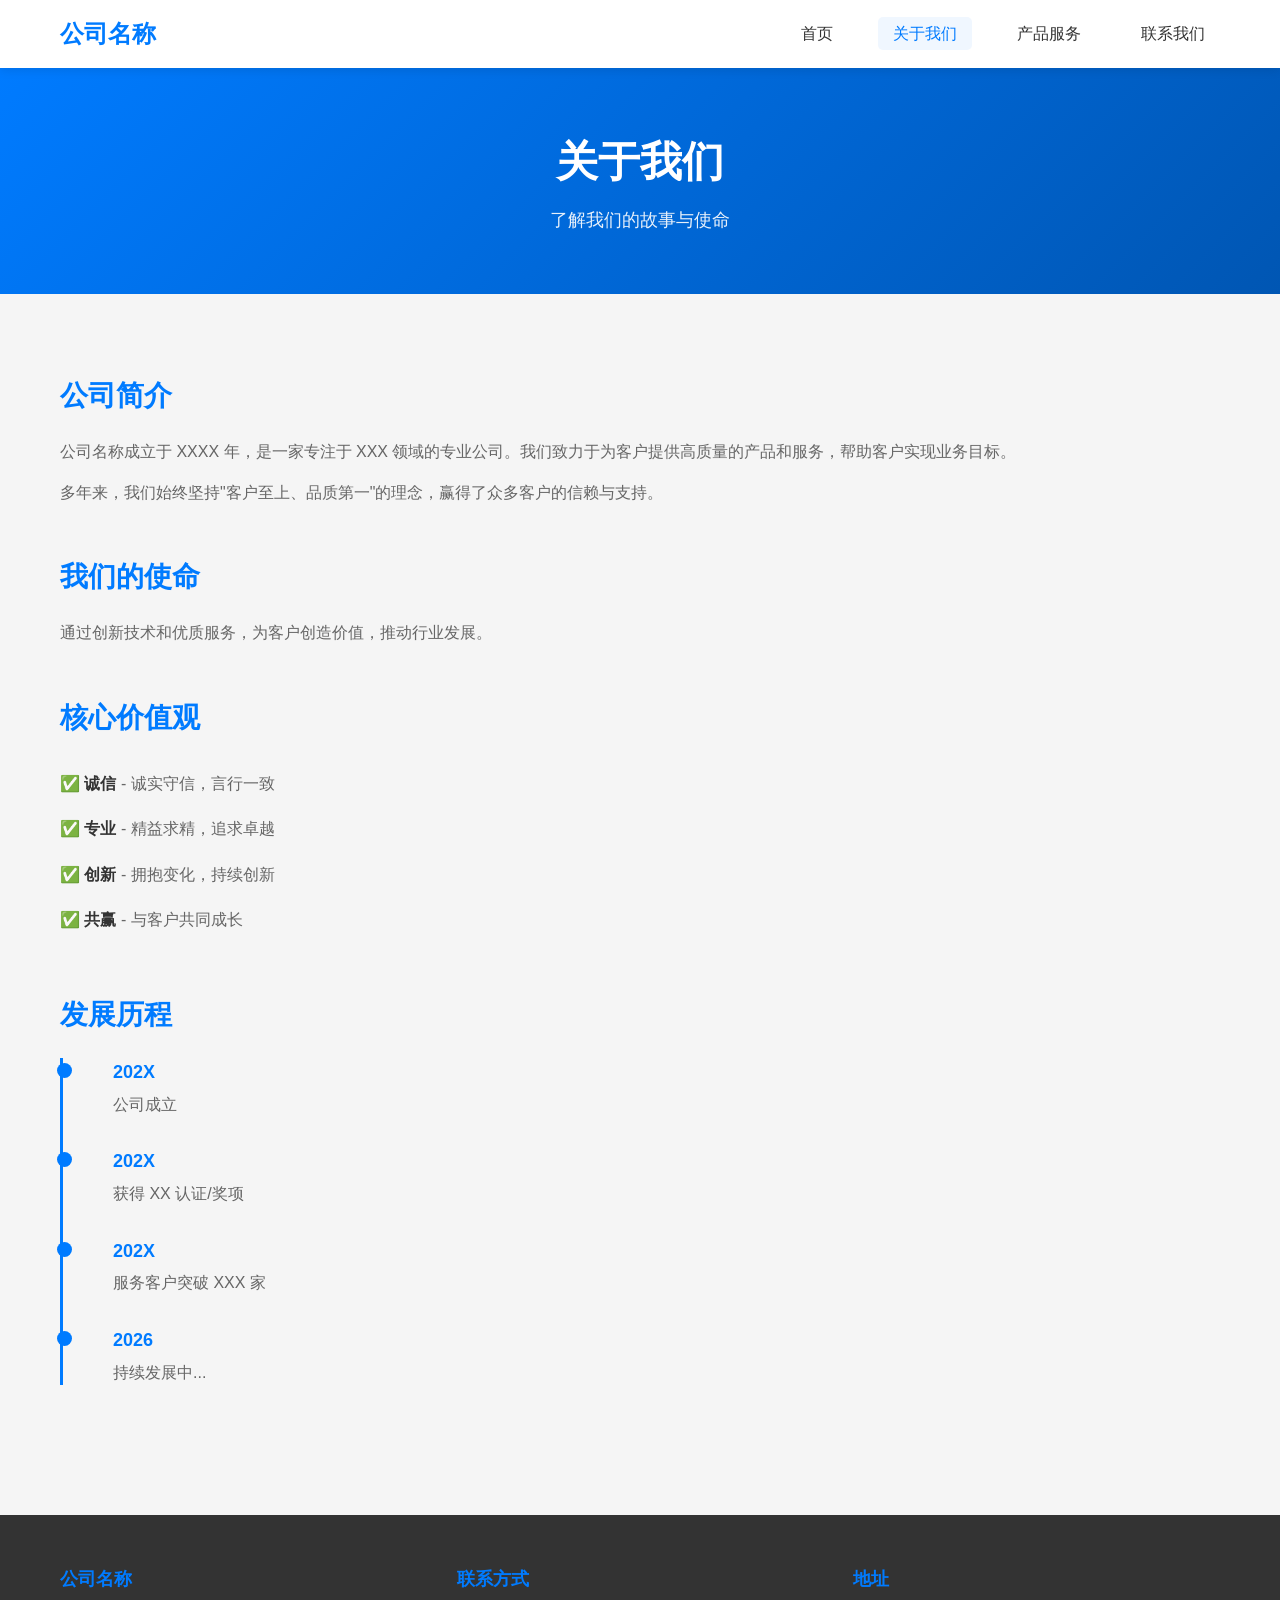
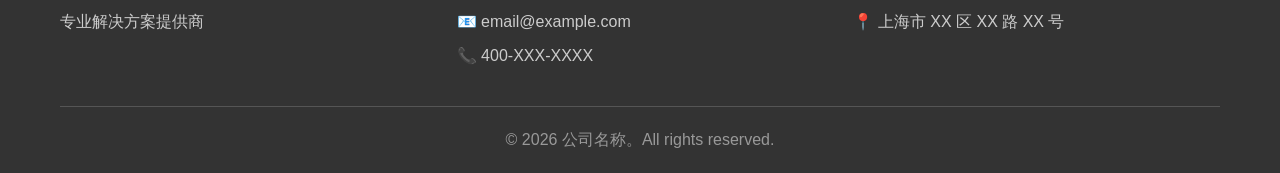
==== about.html @ c0343d7d "Initial commit: Company website" ====
<!DOCTYPE html>
<html lang="zh-CN">
<head>
    <meta charset="UTF-8">
    <meta name="viewport" content="width=device-width, initial-scale=1.0">
    <title>关于我们 - 公司名称</title>
    <link rel="stylesheet" href="css/style.css">
</head>
<body>
    <!-- 导航栏 -->
    <nav class="navbar">
        <div class="container">
            <div class="logo">公司名称</div>
            <ul class="nav-links">
                <li><a href="index.html">首页</a></li>
                <li><a href="about.html" class="active">关于我们</a></li>
                <li><a href="products.html">产品服务</a></li>
                <li><a href="contact.html">联系我们</a></li>
            </ul>
            <div class="menu-toggle">☰</div>
        </div>
    </nav>

    <!-- 页面标题 -->
    <section class="page-header">
        <div class="container">
            <h1>关于我们</h1>
            <p>了解我们的故事与使命</p>
        </div>
    </section>

    <!-- 公司介绍 -->
    <section class="about-content">
        <div class="container">
            <div class="about-section">
                <h2>公司简介</h2>
                <p>公司名称成立于 XXXX 年，是一家专注于 XXX 领域的专业公司。我们致力于为客户提供高质量的产品和服务，帮助客户实现业务目标。</p>
                <p>多年来，我们始终坚持"客户至上、品质第一"的理念，赢得了众多客户的信赖与支持。</p>
            </div>

            <div class="about-section">
                <h2>我们的使命</h2>
                <p>通过创新技术和优质服务，为客户创造价值，推动行业发展。</p>
            </div>

            <div class="about-section">
                <h2>核心价值观</h2>
                <ul class="values-list">
                    <li>✅ <strong>诚信</strong> - 诚实守信，言行一致</li>
                    <li>✅ <strong>专业</strong> - 精益求精，追求卓越</li>
                    <li>✅ <strong>创新</strong> - 拥抱变化，持续创新</li>
                    <li>✅ <strong>共赢</strong> - 与客户共同成长</li>
                </ul>
            </div>

            <div class="about-section">
                <h2>发展历程</h2>
                <div class="timeline">
                    <div class="timeline-item">
                        <div class="timeline-year">202X</div>
                        <div class="timeline-content">公司成立</div>
                    </div>
                    <div class="timeline-item">
                        <div class="timeline-year">202X</div>
                        <div class="timeline-content">获得 XX 认证/奖项</div>
                    </div>
                    <div class="timeline-item">
                        <div class="timeline-year">202X</div>
                        <div class="timeline-content">服务客户突破 XXX 家</div>
                    </div>
                    <div class="timeline-item">
                        <div class="timeline-year">2026</div>
                        <div class="timeline-content">持续发展中...</div>
                    </div>
                </div>
            </div>
        </div>
    </section>

    <!-- 页脚 -->
    <footer class="footer">
        <div class="container">
            <div class="footer-content">
                <div class="footer-section">
                    <h4>公司名称</h4>
                    <p>专业解决方案提供商</p>
                </div>
                <div class="footer-section">
                    <h4>联系方式</h4>
                    <p>📧 email@example.com</p>
                    <p>📞 400-XXX-XXXX</p>
                </div>
                <div class="footer-section">
                    <h4>地址</h4>
                    <p>📍 上海市 XX 区 XX 路 XX 号</p>
                </div>
            </div>
            <div class="footer-bottom">
                <p>&copy; 2026 公司名称。All rights reserved.</p>
            </div>
        </div>
    </footer>

    <script src="js/main.js"></script>
</body>
</html>
---- css/style.css ----
/* 基础样式重置 */
* {
    margin: 0;
    padding: 0;
    box-sizing: border-box;
}

body {
    font-family: -apple-system, BlinkMacSystemFont, "Segoe UI", "Microsoft YaHei", "微软雅黑", Arial, sans-serif;
    line-height: 1.6;
    color: #333;
    background-color: #f5f5f5;
}

.container {
    max-width: 1200px;
    margin: 0 auto;
    padding: 0 20px;
}

a {
    text-decoration: none;
    color: inherit;
}

ul {
    list-style: none;
}

/* 按钮样式 */
.btn {
    display: inline-block;
    padding: 12px 30px;
    border-radius: 5px;
    font-weight: 600;
    transition: all 0.3s ease;
    cursor: pointer;
    border: none;
    font-size: 16px;
}

.btn-primary {
    background-color: #007bff;
    color: white;
}

.btn-primary:hover {
    background-color: #0056b3;
    transform: translateY(-2px);
}

.btn-secondary {
    background-color: transparent;
    color: #007bff;
    border: 2px solid #007bff;
}

.btn-secondary:hover {
    background-color: #007bff;
    color: white;
}

.btn-block {
    display: block;
    width: 100%;
}

/* 导航栏 */
.navbar {
    background-color: white;
    box-shadow: 0 2px 10px rgba(0,0,0,0.1);
    position: sticky;
    top: 0;
    z-index: 1000;
}

.navbar .container {
    display: flex;
    justify-content: space-between;
    align-items: center;
    padding: 15px 20px;
}

.logo {
    font-size: 24px;
    font-weight: bold;
    color: #007bff;
}

.nav-links {
    display: flex;
    gap: 30px;
}

.nav-links a {
    color: #333;
    font-weight: 500;
    padding: 8px 15px;
    border-radius: 5px;
    transition: all 0.3s ease;
}

.nav-links a:hover,
.nav-links a.active {
    color: #007bff;
    background-color: #f0f7ff;
}

.menu-toggle {
    display: none;
    font-size: 24px;
    cursor: pointer;
}

/* 主横幅 */
.hero {
    background: linear-gradient(135deg, #007bff 0%, #0056b3 100%);
    color: white;
    padding: 100px 0;
    text-align: center;
}

.hero h1 {
    font-size: 48px;
    margin-bottom: 20px;
}

.hero p {
    font-size: 20px;
    margin-bottom: 30px;
    opacity: 0.9;
}

/* 核心优势 */
.features {
    padding: 80px 0;
    background-color: white;
}

.features h2 {
    text-align: center;
    font-size: 36px;
    margin-bottom: 50px;
    color: #333;
}

.feature-grid {
    display: grid;
    grid-template-columns: repeat(auto-fit, minmax(250px, 1fr));
    gap: 30px;
}

.feature-card {
    text-align: center;
    padding: 30px;
    border-radius: 10px;
    background-color: #f9f9f9;
    transition: transform 0.3s ease;
}

.feature-card:hover {
    transform: translateY(-5px);
    box-shadow: 0 10px 30px rgba(0,0,0,0.1);
}

.feature-icon {
    font-size: 48px;
    margin-bottom: 20px;
}

.feature-card h3 {
    font-size: 20px;
    margin-bottom: 15px;
    color: #333;
}

.feature-card p {
    color: #666;
}

/* 产品预览 */
.products-preview {
    padding: 80px 0;
}

.products-preview h2 {
    text-align: center;
    font-size: 36px;
    margin-bottom: 50px;
    color: #333;
}

.product-grid {
    display: grid;
    grid-template-columns: repeat(auto-fit, minmax(300px, 1fr));
    gap: 30px;
}

.product-card {
    background-color: white;
    border-radius: 10px;
    padding: 30px;
    text-align: center;
    box-shadow: 0 5px 15px rgba(0,0,0,0.08);
    transition: transform 0.3s ease;
}

.product-card:hover {
    transform: translateY(-5px);
}

.product-image {
    font-size: 64px;
    margin-bottom: 20px;
}

.product-card h3 {
    font-size: 22px;
    margin-bottom: 15px;
    color: #333;
}

.product-card p {
    color: #666;
    margin-bottom: 20px;
}

/* 页面标题 */
.page-header {
    background: linear-gradient(135deg, #007bff 0%, #0056b3 100%);
    color: white;
    padding: 60px 0;
    text-align: center;
}

.page-header h1 {
    font-size: 42px;
    margin-bottom: 10px;
}

.page-header p {
    font-size: 18px;
    opacity: 0.9;
}

/* 关于我们 */
.about-content {
    padding: 80px 0;
}

.about-section {
    margin-bottom: 50px;
}

.about-section h2 {
    font-size: 28px;
    margin-bottom: 20px;
    color: #007bff;
}

.about-section p {
    color: #666;
    margin-bottom: 15px;
}

.values-list {
    margin-top: 20px;
}

.values-list li {
    padding: 10px 0;
    color: #666;
}

.values-list strong {
    color: #333;
}

/* 时间线 */
.timeline {
    position: relative;
    padding-left: 30px;
    border-left: 3px solid #007bff;
}

.timeline-item {
    position: relative;
    margin-bottom: 30px;
    padding-left: 20px;
}

.timeline-item::before {
    content: '';
    position: absolute;
    left: -36px;
    top: 5px;
    width: 15px;
    height: 15px;
    background-color: #007bff;
    border-radius: 50%;
}

.timeline-year {
    font-weight: bold;
    color: #007bff;
    font-size: 18px;
}

.timeline-content {
    color: #666;
    margin-top: 5px;
}

/* 产品页面 */
.products-content {
    padding: 80px 0;
}

.product-detail {
    background-color: white;
    border-radius: 10px;
    padding: 40px;
    margin-bottom: 40px;
    box-shadow: 0 5px 15px rgba(0,0,0,0.08);
}

.product-detail-header {
    display: flex;
    align-items: center;
    gap: 20px;
    margin-bottom: 30px;
    padding-bottom: 20px;
    border-bottom: 2px solid #f0f0f0;
}

.product-icon {
    font-size: 48px;
}

.product-detail-header h2 {
    font-size: 28px;
    color: #333;
}

.product-detail-body {
    display: grid;
    grid-template-columns: 1fr auto;
    gap: 40px;
    align-items: start;
}

.product-description h3 {
    font-size: 20px;
    margin-bottom: 15px;
    color: #333;
}

.product-description p {
    color: #666;
    margin-bottom: 20px;
}

.feature-list {
    margin-top: 20px;
}

.feature-list li {
    padding: 8px 0;
    color: #666;
}

.product-cta {
    text-align: center;
}

/* 服务部分 */
.services-section {
    margin-top: 60px;
}

.services-section h2 {
    text-align: center;
    font-size: 32px;
    margin-bottom: 40px;
    color: #333;
}

.service-grid {
    display: grid;
    grid-template-columns: repeat(auto-fit, minmax(250px, 1fr));
    gap: 30px;
}

.service-card {
    background-color: white;
    padding: 30px;
    border-radius: 10px;
    text-align: center;
    box-shadow: 0 5px 15px rgba(0,0,0,0.08);
}

.service-card h3 {
    font-size: 20px;
    margin-bottom: 15px;
    color: #333;
}

.service-card p {
    color: #666;
}

/* 联系页面 */
.contact-content {
    padding: 80px 0;
}

.contact-grid {
    display: grid;
    grid-template-columns: 1fr 1fr;
    gap: 50px;
}

.contact-info h2,
.contact-form-wrapper h2 {
    font-size: 28px;
    margin-bottom: 30px;
    color: #333;
}

.info-item {
    display: flex;
    align-items: flex-start;
    gap: 15px;
    margin-bottom: 25px;
}

.info-icon {
    font-size: 24px;
}

.info-item h4 {
    font-size: 16px;
    margin-bottom: 5px;
    color: #333;
}

.info-item p {
    color: #666;
}

/* 联系表单 */
.contact-form-wrapper {
    background-color: white;
    padding: 40px;
    border-radius: 10px;
    box-shadow: 0 5px 15px rgba(0,0,0,0.08);
}

.form-group {
    margin-bottom: 20px;
}

.form-group label {
    display: block;
    margin-bottom: 8px;
    font-weight: 600;
    color: #333;
}

.form-group input,
.form-group textarea {
    width: 100%;
    padding: 12px 15px;
    border: 2px solid #e0e0e0;
    border-radius: 5px;
    font-size: 16px;
    font-family: inherit;
    transition: border-color 0.3s ease;
}

.form-group input:focus,
.form-group textarea:focus {
    outline: none;
    border-color: #007bff;
}

.form-group textarea {
    resize: vertical;
    min-height: 120px;
}

.form-note {
    margin-top: 15px;
    font-size: 14px;
    color: #666;
    text-align: center;
}

/* 页脚 */
.footer {
    background-color: #333;
    color: white;
    padding: 50px 0 20px;
}

.footer-content {
    display: grid;
    grid-template-columns: repeat(auto-fit, minmax(250px, 1fr));
    gap: 30px;
    margin-bottom: 30px;
}

.footer-section h4 {
    font-size: 18px;
    margin-bottom: 15px;
    color: #007bff;
}

.footer-section p {
    color: #ccc;
    margin-bottom: 8px;
}

.footer-bottom {
    text-align: center;
    padding-top: 20px;
    border-top: 1px solid #555;
    color: #999;
}

/* 响应式设计 */
@media (max-width: 768px) {
    .nav-links {
        display: none;
        position: absolute;
        top: 100%;
        left: 0;
        right: 0;
        background-color: white;
        flex-direction: column;
        padding: 20px;
        box-shadow: 0 5px 10px rgba(0,0,0,0.1);
    }

    .nav-links.active {
        display: flex;
    }

    .menu-toggle {
        display: block;
    }

    .hero h1 {
        font-size: 32px;
    }

    .hero p {
        font-size: 16px;
    }

    .contact-grid {
        grid-template-columns: 1fr;
    }

    .product-detail-body {
        grid-template-columns: 1fr;
    }

    .product-cta {
        margin-top: 20px;
    }
}
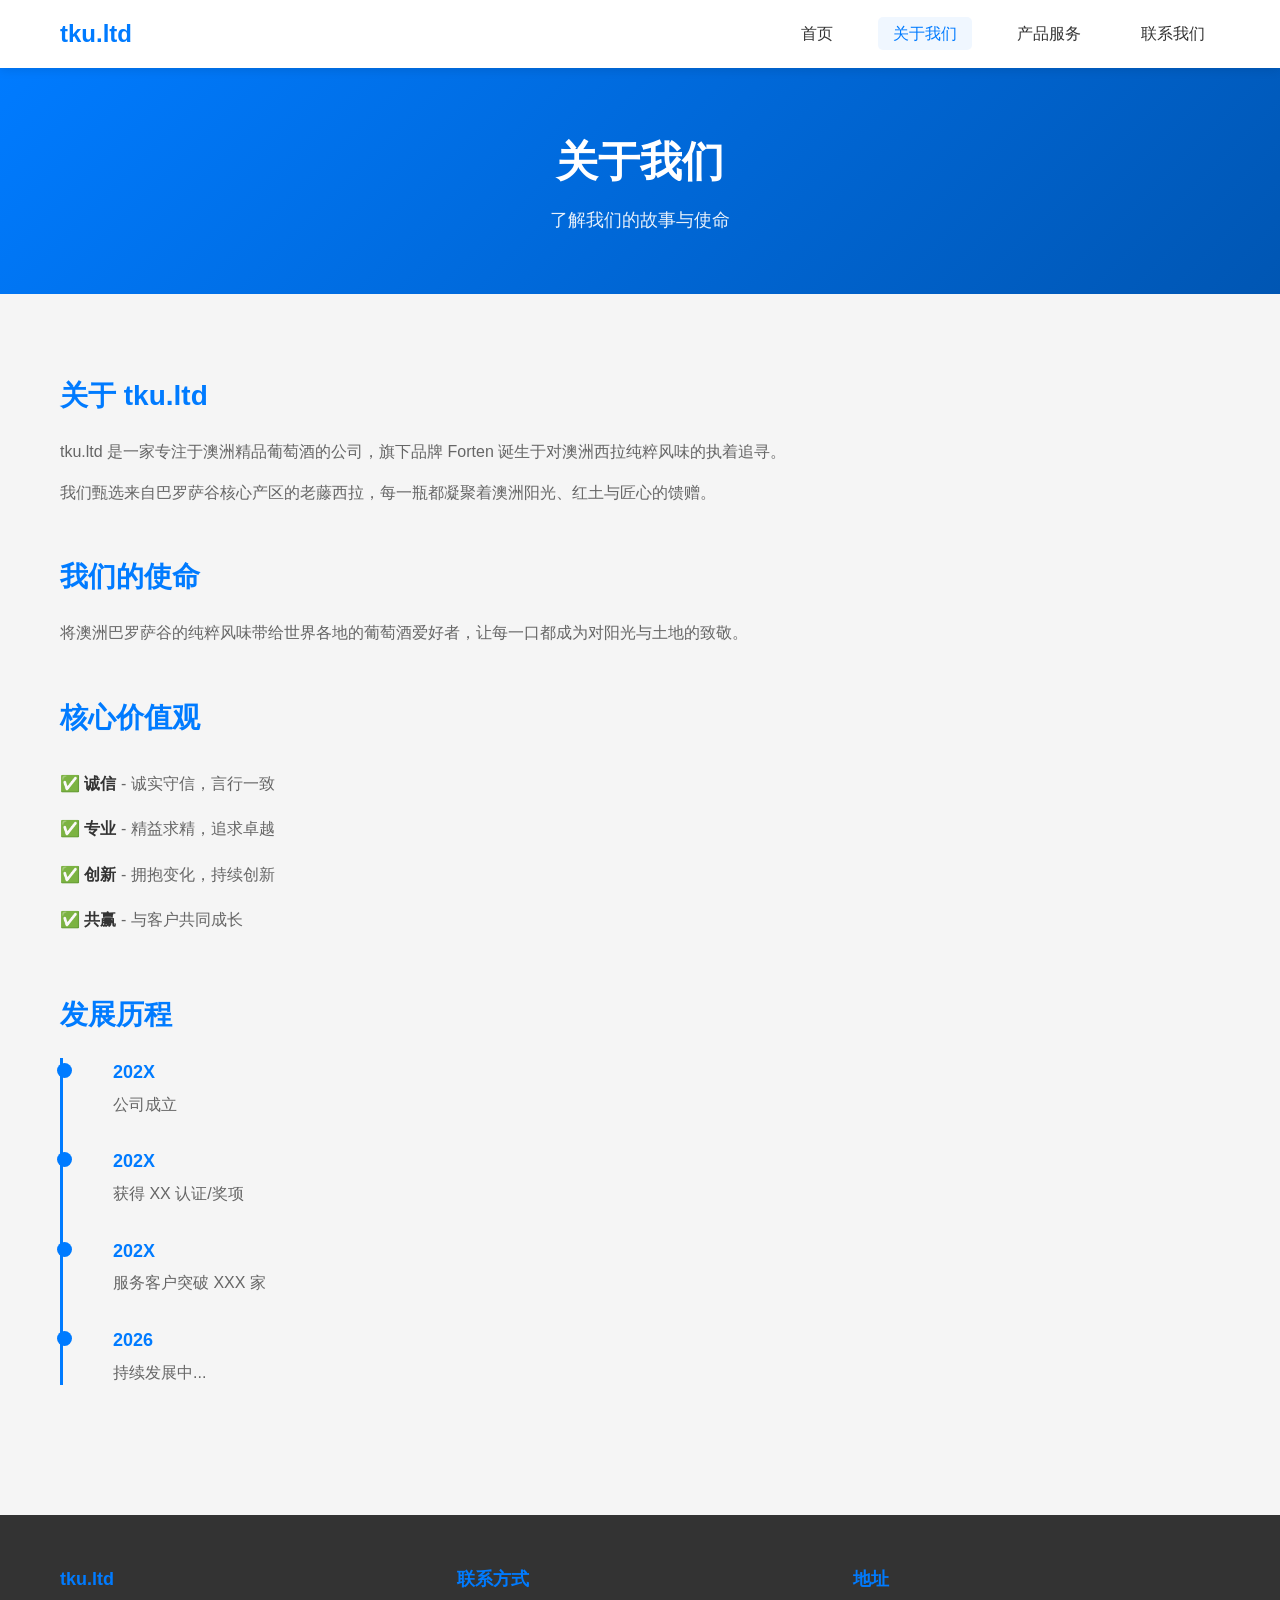
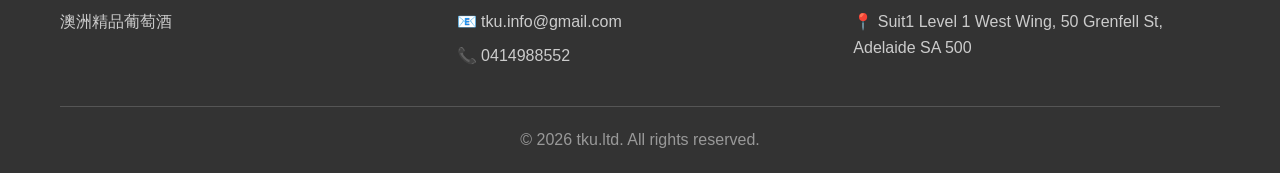
==== commit e32256f5: "Update: tku.ltd 葡萄酒公司网站" ====
--- a/about.html
+++ b/about.html
@@ -3,14 +3,14 @@
 <head>
     <meta charset="UTF-8">
     <meta name="viewport" content="width=device-width, initial-scale=1.0">
-    <title>关于我们 - 公司名称</title>
+    <title>关于我们 - tku.ltd</title>
     <link rel="stylesheet" href="css/style.css">
 </head>
 <body>
     <!-- 导航栏 -->
     <nav class="navbar">
         <div class="container">
-            <div class="logo">公司名称</div>
+            <div class="logo">tku.ltd</div>
             <ul class="nav-links">
                 <li><a href="index.html">首页</a></li>
                 <li><a href="about.html" class="active">关于我们</a></li>
@@ -33,14 +33,14 @@
     <section class="about-content">
         <div class="container">
             <div class="about-section">
-                <h2>公司简介</h2>
-                <p>公司名称成立于 XXXX 年，是一家专注于 XXX 领域的专业公司。我们致力于为客户提供高质量的产品和服务，帮助客户实现业务目标。</p>
-                <p>多年来，我们始终坚持"客户至上、品质第一"的理念，赢得了众多客户的信赖与支持。</p>
+                <h2>关于 tku.ltd</h2>
+                <p>tku.ltd 是一家专注于澳洲精品葡萄酒的公司，旗下品牌 Forten 诞生于对澳洲西拉纯粹风味的执着追寻。</p>
+                <p>我们甄选来自巴罗萨谷核心产区的老藤西拉，每一瓶都凝聚着澳洲阳光、红土与匠心的馈赠。</p>
             </div>
 
             <div class="about-section">
                 <h2>我们的使命</h2>
-                <p>通过创新技术和优质服务，为客户创造价值，推动行业发展。</p>
+                <p>将澳洲巴罗萨谷的纯粹风味带给世界各地的葡萄酒爱好者，让每一口都成为对阳光与土地的致敬。</p>
             </div>
 
             <div class="about-section">
@@ -82,21 +82,21 @@
         <div class="container">
             <div class="footer-content">
                 <div class="footer-section">
-                    <h4>公司名称</h4>
-                    <p>专业解决方案提供商</p>
+                    <h4>tku.ltd</h4>
+                    <p>澳洲精品葡萄酒</p>
                 </div>
                 <div class="footer-section">
                     <h4>联系方式</h4>
-                    <p>📧 email@example.com</p>
-                    <p>📞 400-XXX-XXXX</p>
+                    <p>📧 tku.info@gmail.com</p>
+                    <p>📞 0414988552</p>
                 </div>
                 <div class="footer-section">
                     <h4>地址</h4>
-                    <p>📍 上海市 XX 区 XX 路 XX 号</p>
+                    <p>📍 Suit1 Level 1 West Wing, 50 Grenfell St, Adelaide SA 500</p>
                 </div>
             </div>
             <div class="footer-bottom">
-                <p>&copy; 2026 公司名称。All rights reserved.</p>
+                <p>&copy; 2026 tku.ltd. All rights reserved.</p>
             </div>
         </div>
     </footer>
